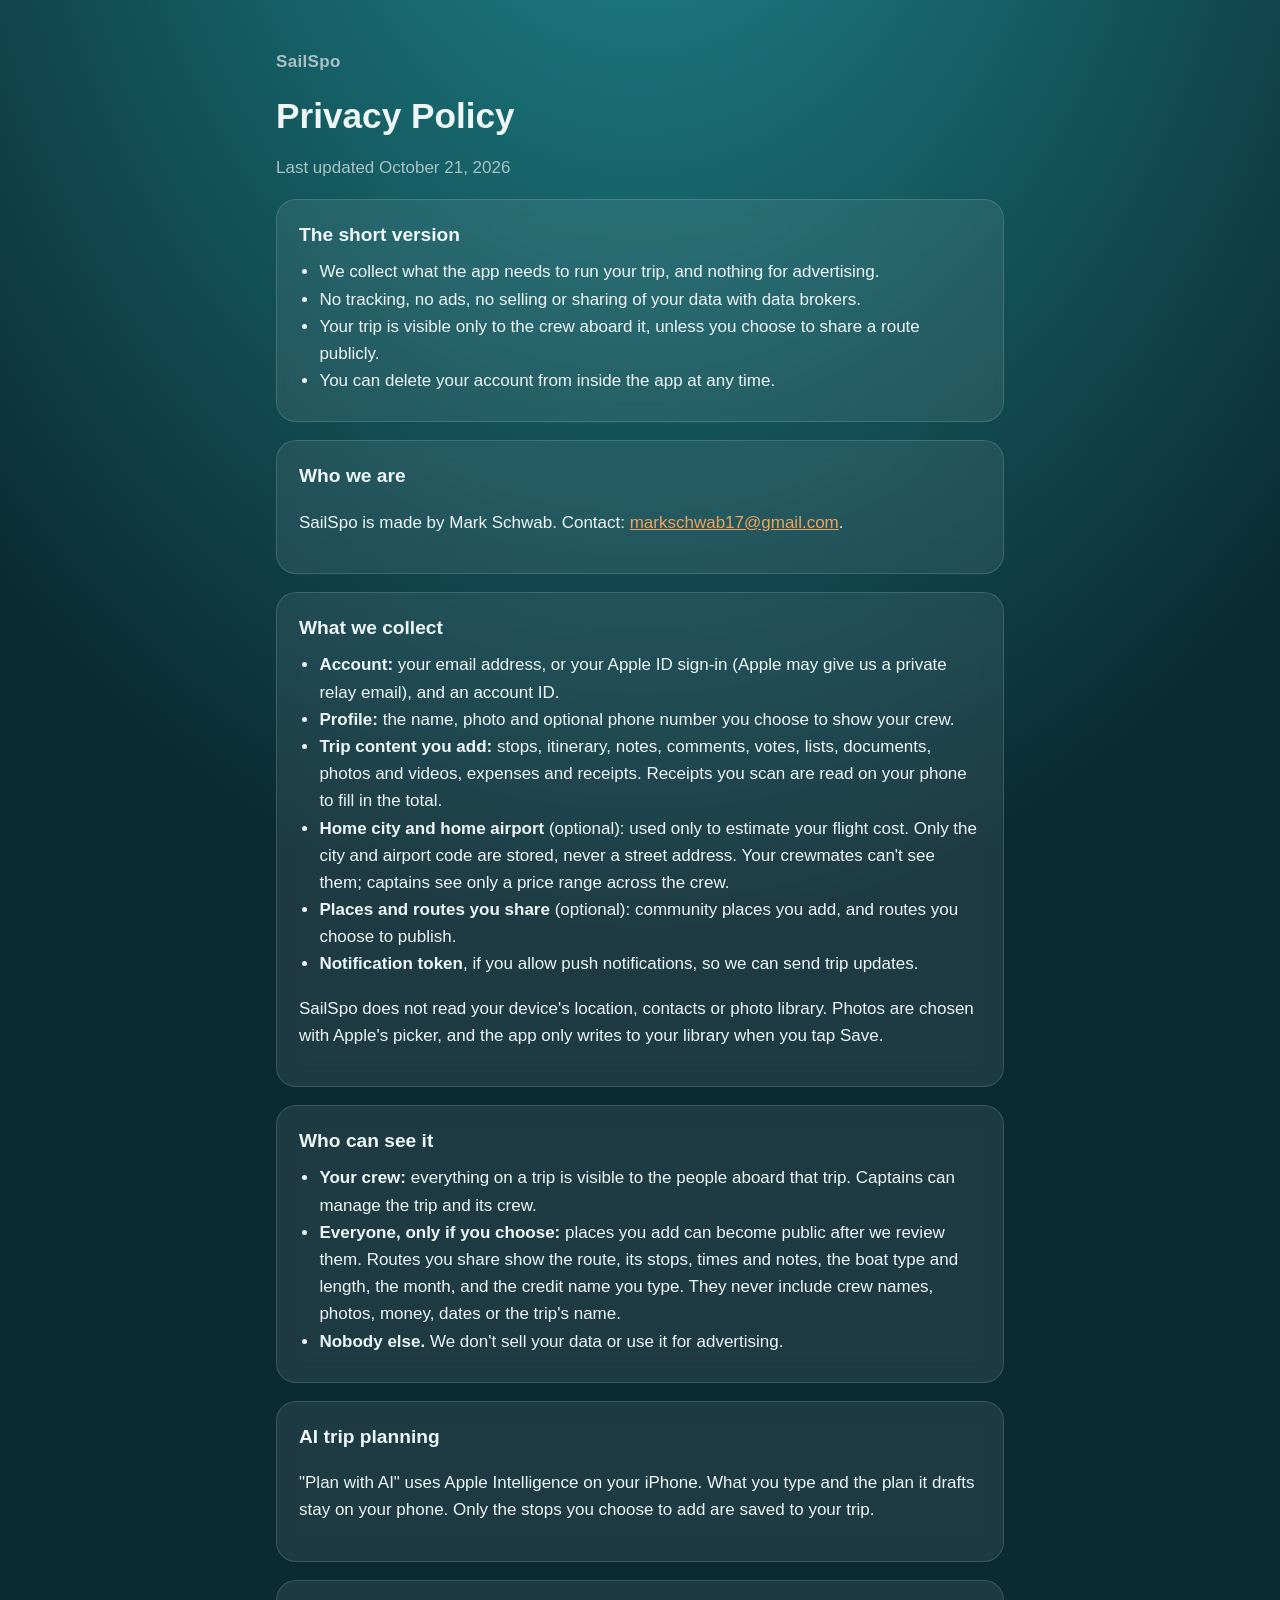
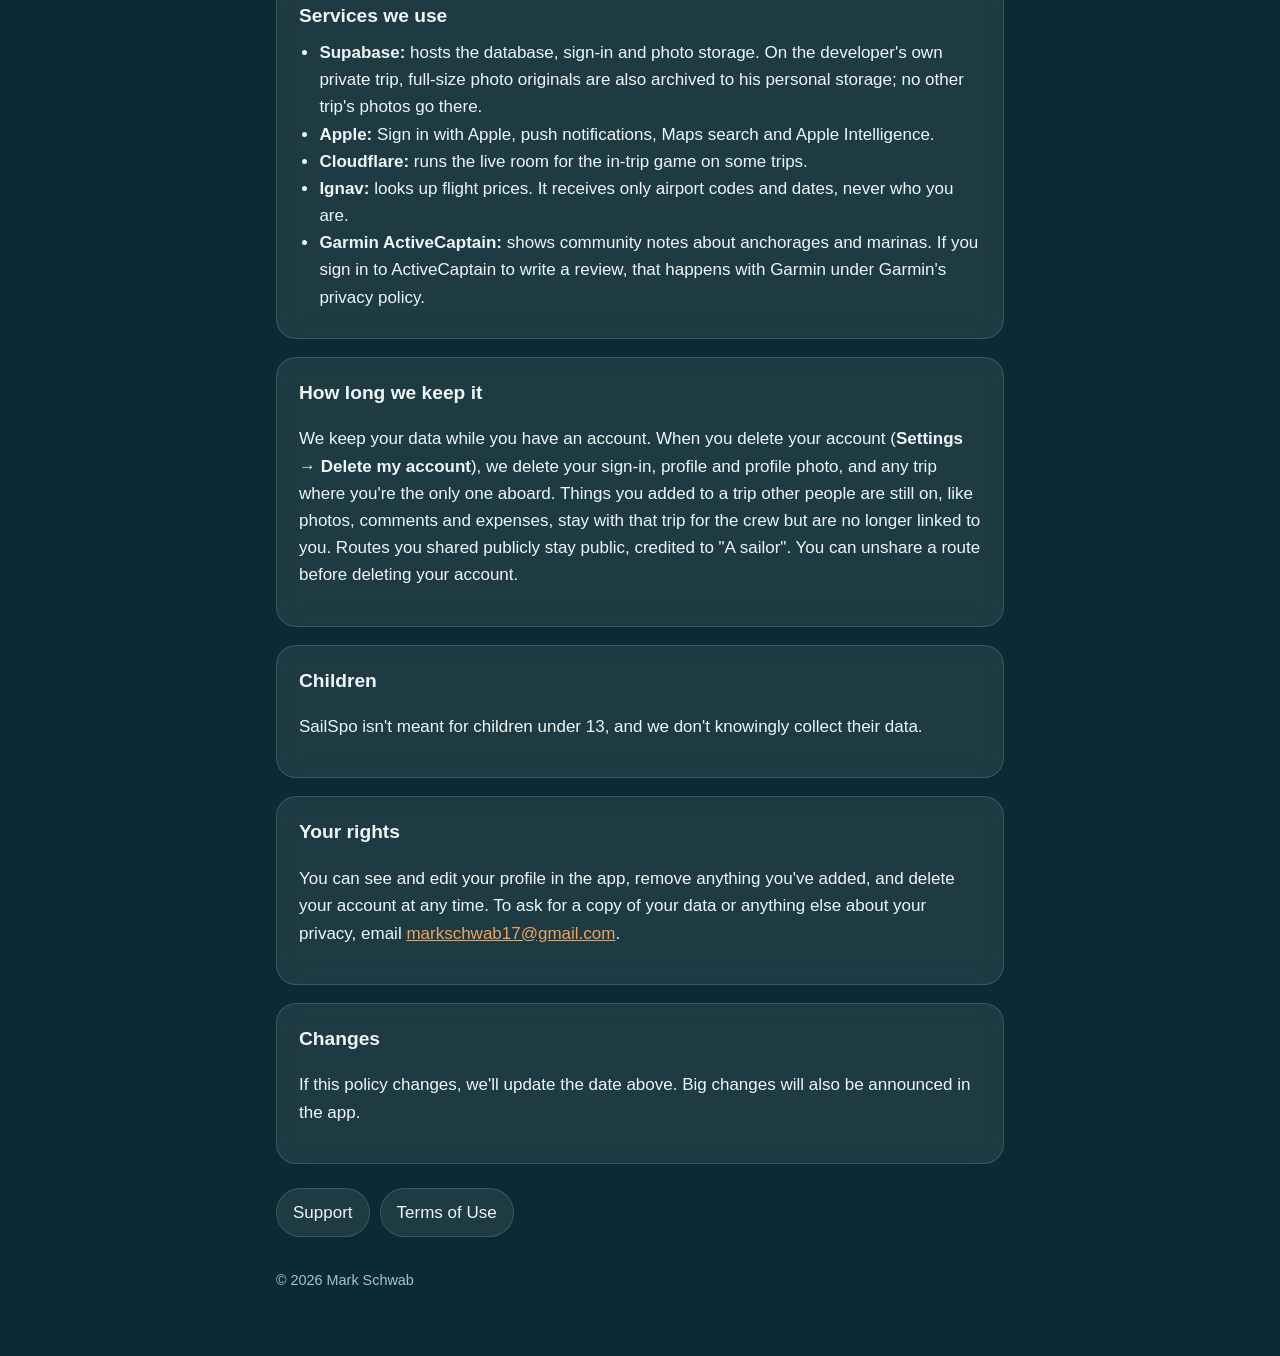
==== privacy.html @ f90e2b8f "SailSpo support, privacy policy and terms of use Co-Authored-By: Claude Opus 5.5 (1M context) <norep" ====
<!doctype html>
<html lang="en">
<head>
<meta charset="utf-8">
<meta name="viewport" content="width=device-width, initial-scale=1">
<title>SailSpo Privacy Policy</title>
<link rel="stylesheet" href="style.css">
</head>
<body>
<main>
  <header><a href="./">SailSpo</a></header>
  <h1>Privacy Policy</h1>
  <p class="muted">Last updated October 21, 2026</p>

  <section>
    <h2>The short version</h2>
    <ul>
      <li>We collect what the app needs to run your trip, and nothing for advertising.</li>
      <li>No tracking, no ads, no selling or sharing of your data with data brokers.</li>
      <li>Your trip is visible only to the crew aboard it, unless you choose to share a route publicly.</li>
      <li>You can delete your account from inside the app at any time.</li>
    </ul>
  </section>

  <section>
    <h2>Who we are</h2>
    <p>SailSpo is made by Mark Schwab. Contact: <a href="mailto:markschwab17@gmail.com">markschwab17@gmail.com</a>.</p>
  </section>

  <section>
    <h2>What we collect</h2>
    <ul>
      <li><strong>Account:</strong> your email address, or your Apple ID sign-in (Apple may give us a private relay email), and an account ID.</li>
      <li><strong>Profile:</strong> the name, photo and optional phone number you choose to show your crew.</li>
      <li><strong>Trip content you add:</strong> stops, itinerary, notes, comments, votes, lists, documents, photos and videos, expenses and receipts. Receipts you scan are read on your phone to fill in the total.</li>
      <li><strong>Home city and home airport</strong> (optional): used only to estimate your flight cost. Only the city and airport code are stored, never a street address. Your crewmates can't see them; captains see only a price range across the crew.</li>
      <li><strong>Places and routes you share</strong> (optional): community places you add, and routes you choose to publish.</li>
      <li><strong>Notification token</strong>, if you allow push notifications, so we can send trip updates.</li>
    </ul>
    <p>SailSpo does not read your device's location, contacts or photo library. Photos are chosen with Apple's picker, and the app only writes to your library when you tap Save.</p>
  </section>

  <section>
    <h2>Who can see it</h2>
    <ul>
      <li><strong>Your crew:</strong> everything on a trip is visible to the people aboard that trip. Captains can manage the trip and its crew.</li>
      <li><strong>Everyone, only if you choose:</strong> places you add can become public after we review them. Routes you share show the route, its stops, times and notes, the boat type and length, the month, and the credit name you type. They never include crew names, photos, money, dates or the trip's name.</li>
      <li><strong>Nobody else.</strong> We don't sell your data or use it for advertising.</li>
    </ul>
  </section>

  <section>
    <h2>AI trip planning</h2>
    <p>"Plan with AI" uses Apple Intelligence on your iPhone. What you type and the plan it drafts stay on your phone. Only the stops you choose to add are saved to your trip.</p>
  </section>

  <section>
    <h2>Services we use</h2>
    <ul>
      <li><strong>Supabase:</strong> hosts the database, sign-in and photo storage. On the developer's own private trip, full-size photo originals are also archived to his personal storage; no other trip's photos go there.</li>
      <li><strong>Apple:</strong> Sign in with Apple, push notifications, Maps search and Apple Intelligence.</li>
      <li><strong>Cloudflare:</strong> runs the live room for the in-trip game on some trips.</li>
      <li><strong>Ignav:</strong> looks up flight prices. It receives only airport codes and dates, never who you are.</li>
      <li><strong>Garmin ActiveCaptain:</strong> shows community notes about anchorages and marinas. If you sign in to ActiveCaptain to write a review, that happens with Garmin under Garmin's privacy policy.</li>
    </ul>
  </section>

  <section>
    <h2>How long we keep it</h2>
    <p>We keep your data while you have an account. When you delete your account (<strong>Settings → Delete my account</strong>), we delete your sign-in, profile and profile photo, and any trip where you're the only one aboard. Things you added to a trip other people are still on, like photos, comments and expenses, stay with that trip for the crew but are no longer linked to you. Routes you shared publicly stay public, credited to "A sailor". You can unshare a route before deleting your account.</p>
  </section>

  <section>
    <h2>Children</h2>
    <p>SailSpo isn't meant for children under 13, and we don't knowingly collect their data.</p>
  </section>

  <section>
    <h2>Your rights</h2>
    <p>You can see and edit your profile in the app, remove anything you've added, and delete your account at any time. To ask for a copy of your data or anything else about your privacy, email <a href="mailto:markschwab17@gmail.com">markschwab17@gmail.com</a>.</p>
  </section>

  <section>
    <h2>Changes</h2>
    <p>If this policy changes, we'll update the date above. Big changes will also be announced in the app.</p>
  </section>

  <nav>
    <a href="./">Support</a>
    <a href="terms.html">Terms of Use</a>
  </nav>
  <footer>© 2026 Mark Schwab</footer>
</main>
</body>
</html>
---- style.css ----
:root {
  --bg: #0b2a33;
  --glow: #1f8a8f;
  --card: rgba(255, 255, 255, 0.08);
  --line: rgba(255, 255, 255, 0.14);
  --text: #eef6f6;
  --muted: #a9c3c5;
  --accent: #f0a35e;
}
* { box-sizing: border-box; }
html, body { margin: 0; }
body {
  background: var(--bg) radial-gradient(120% 70% at 50% -10%, var(--glow) 0%, transparent 60%) no-repeat;
  color: var(--text);
  font: 17px/1.6 -apple-system, BlinkMacSystemFont, "SF Pro Text", "Helvetica Neue", Arial, sans-serif;
  min-height: 100vh;
}
main { max-width: 760px; margin: 0 auto; padding: 48px 16px 64px; }
header a { color: var(--muted); text-decoration: none; font-weight: 600; letter-spacing: 0.02em; }
h1 { font-size: 2.2rem; line-height: 1.15; margin: 0.6em 0 0.2em; }
h2 { font-size: 1.2rem; margin: 0 0 0.4em; }
p, li { color: var(--text); }
.muted { color: var(--muted); }
section {
  background: var(--card);
  border: 1px solid var(--line);
  border-radius: 20px;
  padding: 20px 22px;
  margin: 18px 0;
  backdrop-filter: blur(12px);
}
ul { padding-left: 1.2em; margin: 0.4em 0; }
a { color: var(--accent); }
nav { display: flex; flex-wrap: wrap; gap: 10px; margin-top: 24px; }
nav a {
  display: inline-block; padding: 10px 16px; border-radius: 999px;
  background: var(--card); border: 1px solid var(--line); color: var(--text); text-decoration: none;
}
footer { margin-top: 32px; color: var(--muted); font-size: 0.9rem; }
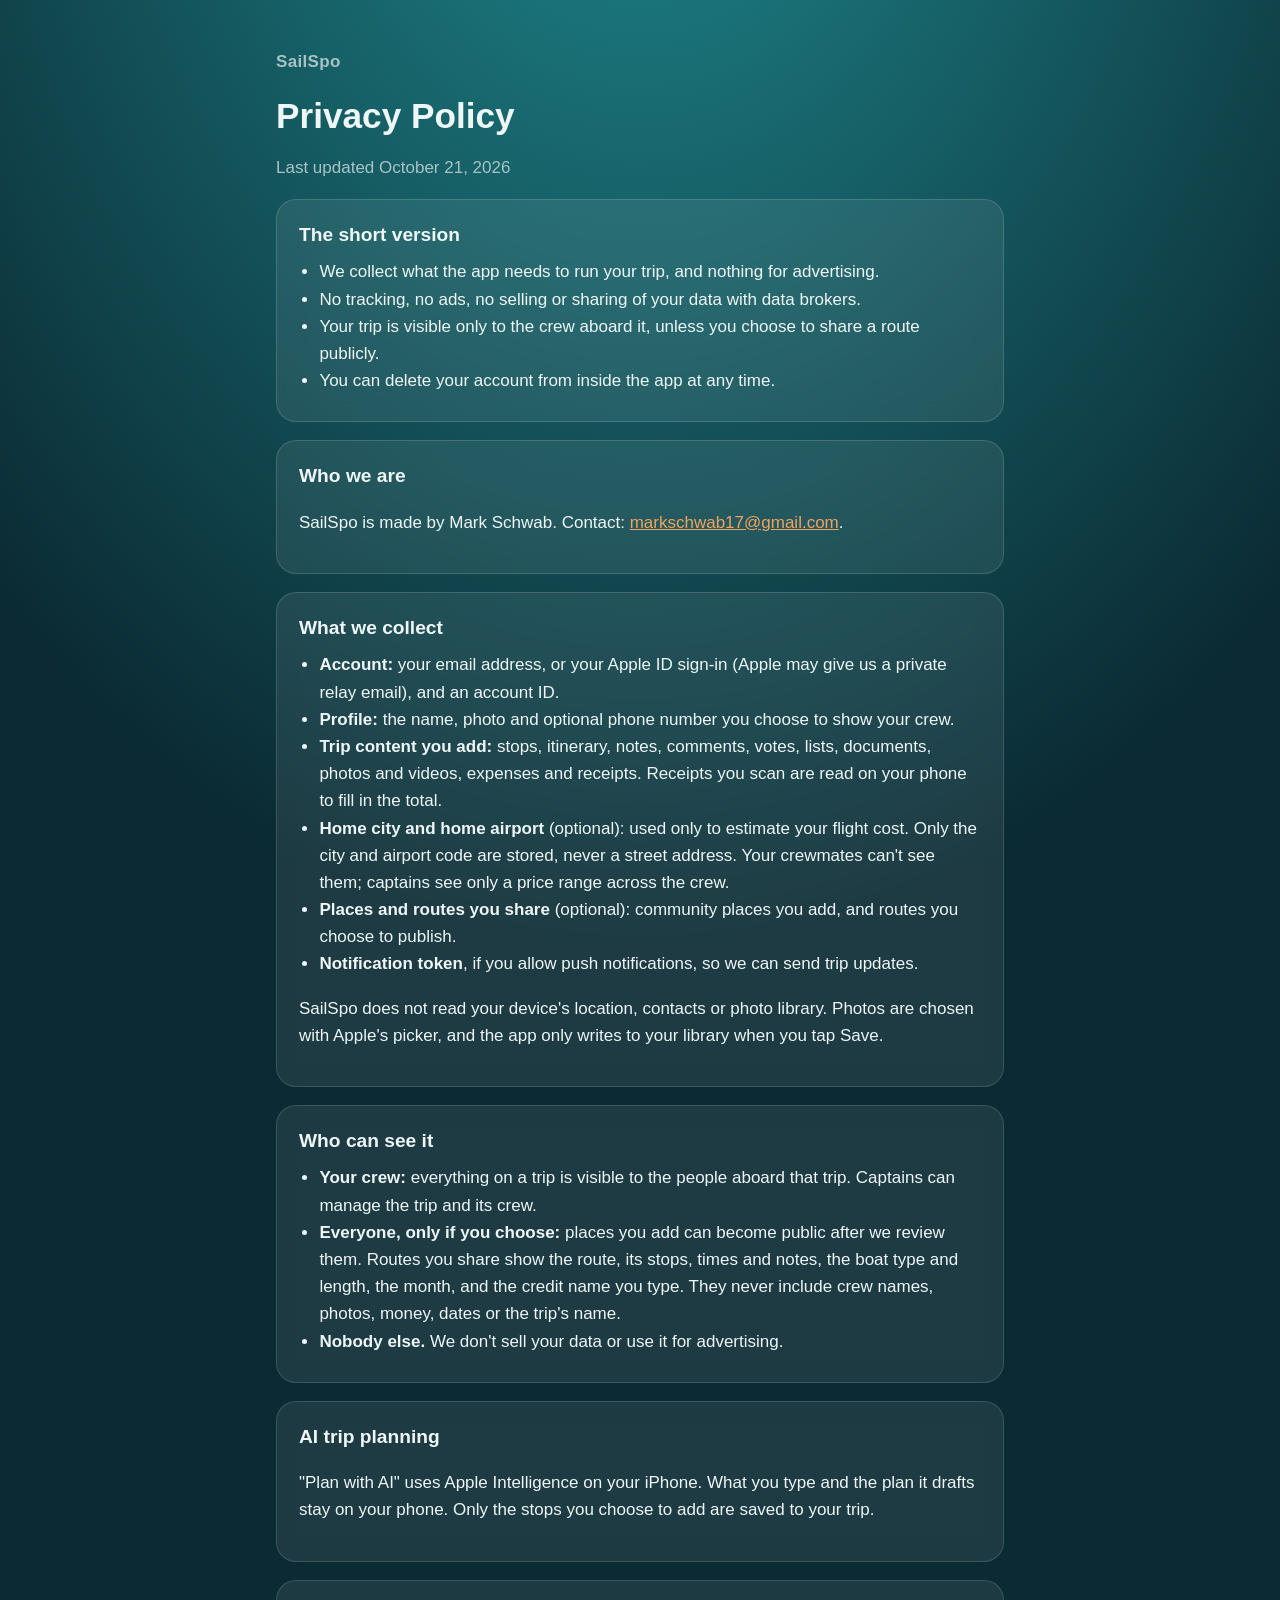
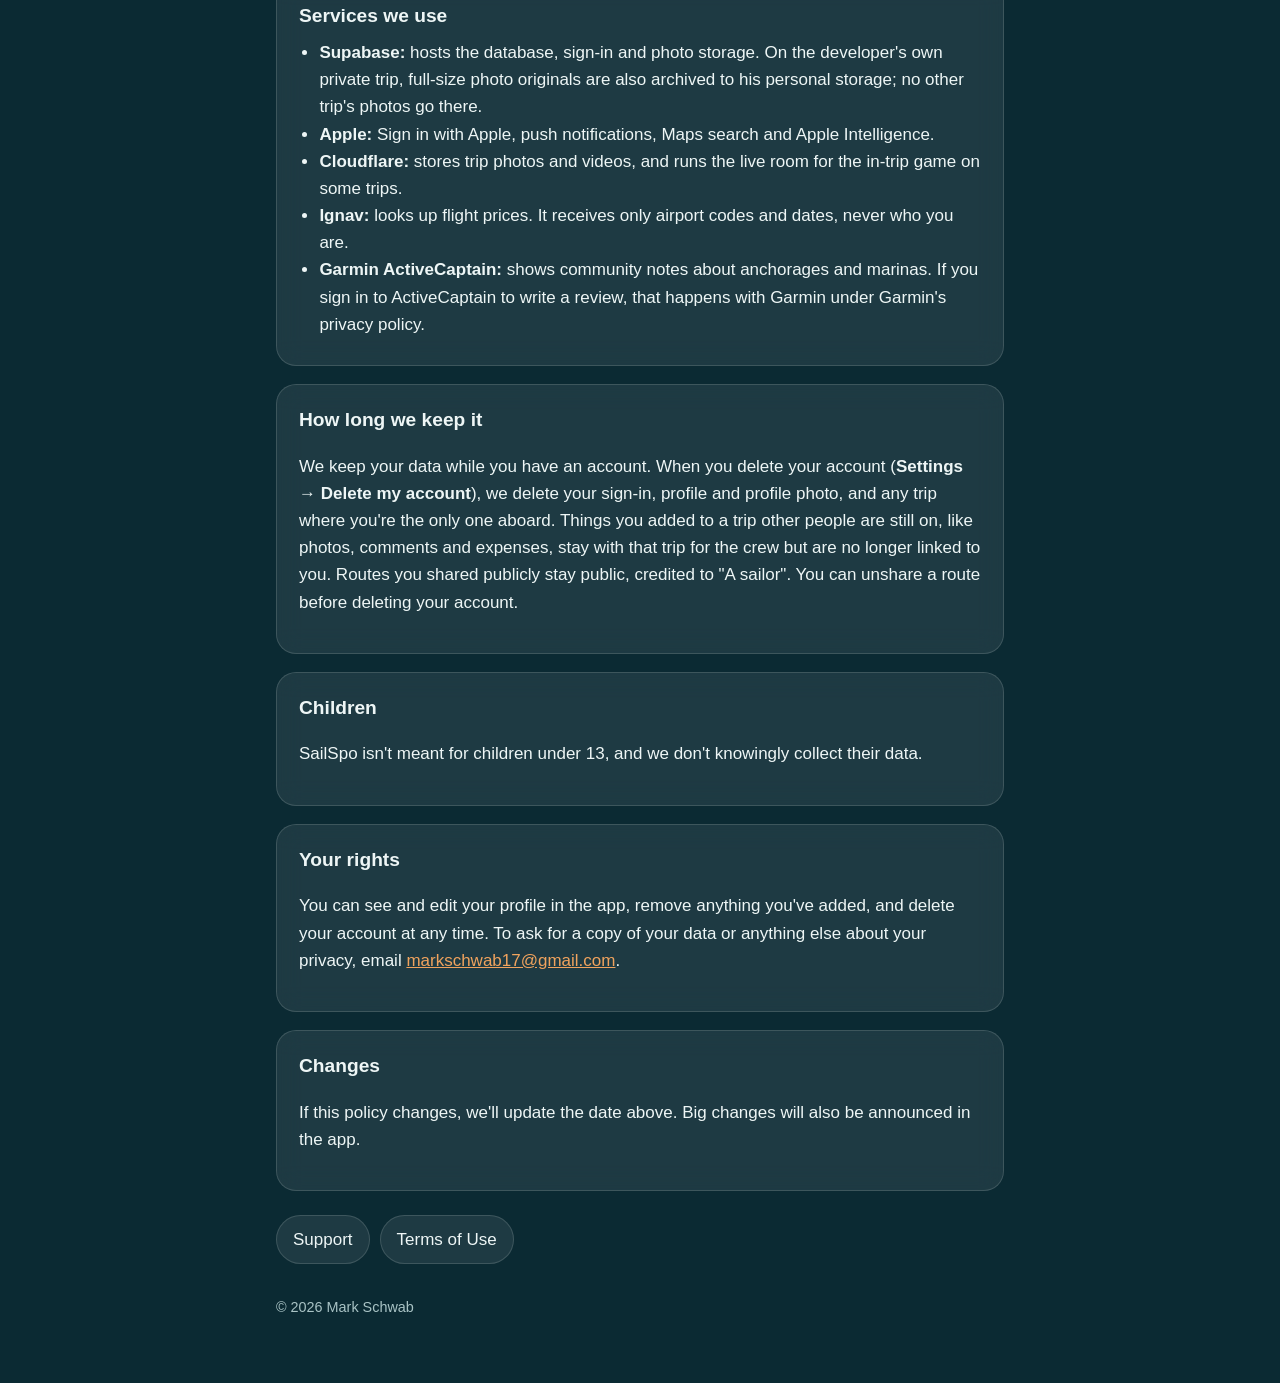
==== commit 5208f6e5: "Privacy: Cloudflare stores trip photos Co-Authored-By: Claude Opus 5.5 (1M context) <noreply@anthrop" ====
--- a/privacy.html
+++ b/privacy.html
@@ -59,7 +59,7 @@
     <ul>
       <li><strong>Supabase:</strong> hosts the database, sign-in and photo storage. On the developer's own private trip, full-size photo originals are also archived to his personal storage; no other trip's photos go there.</li>
       <li><strong>Apple:</strong> Sign in with Apple, push notifications, Maps search and Apple Intelligence.</li>
-      <li><strong>Cloudflare:</strong> runs the live room for the in-trip game on some trips.</li>
+      <li><strong>Cloudflare:</strong> stores trip photos and videos, and runs the live room for the in-trip game on some trips.</li>
       <li><strong>Ignav:</strong> looks up flight prices. It receives only airport codes and dates, never who you are.</li>
       <li><strong>Garmin ActiveCaptain:</strong> shows community notes about anchorages and marinas. If you sign in to ActiveCaptain to write a review, that happens with Garmin under Garmin's privacy policy.</li>
     </ul>
